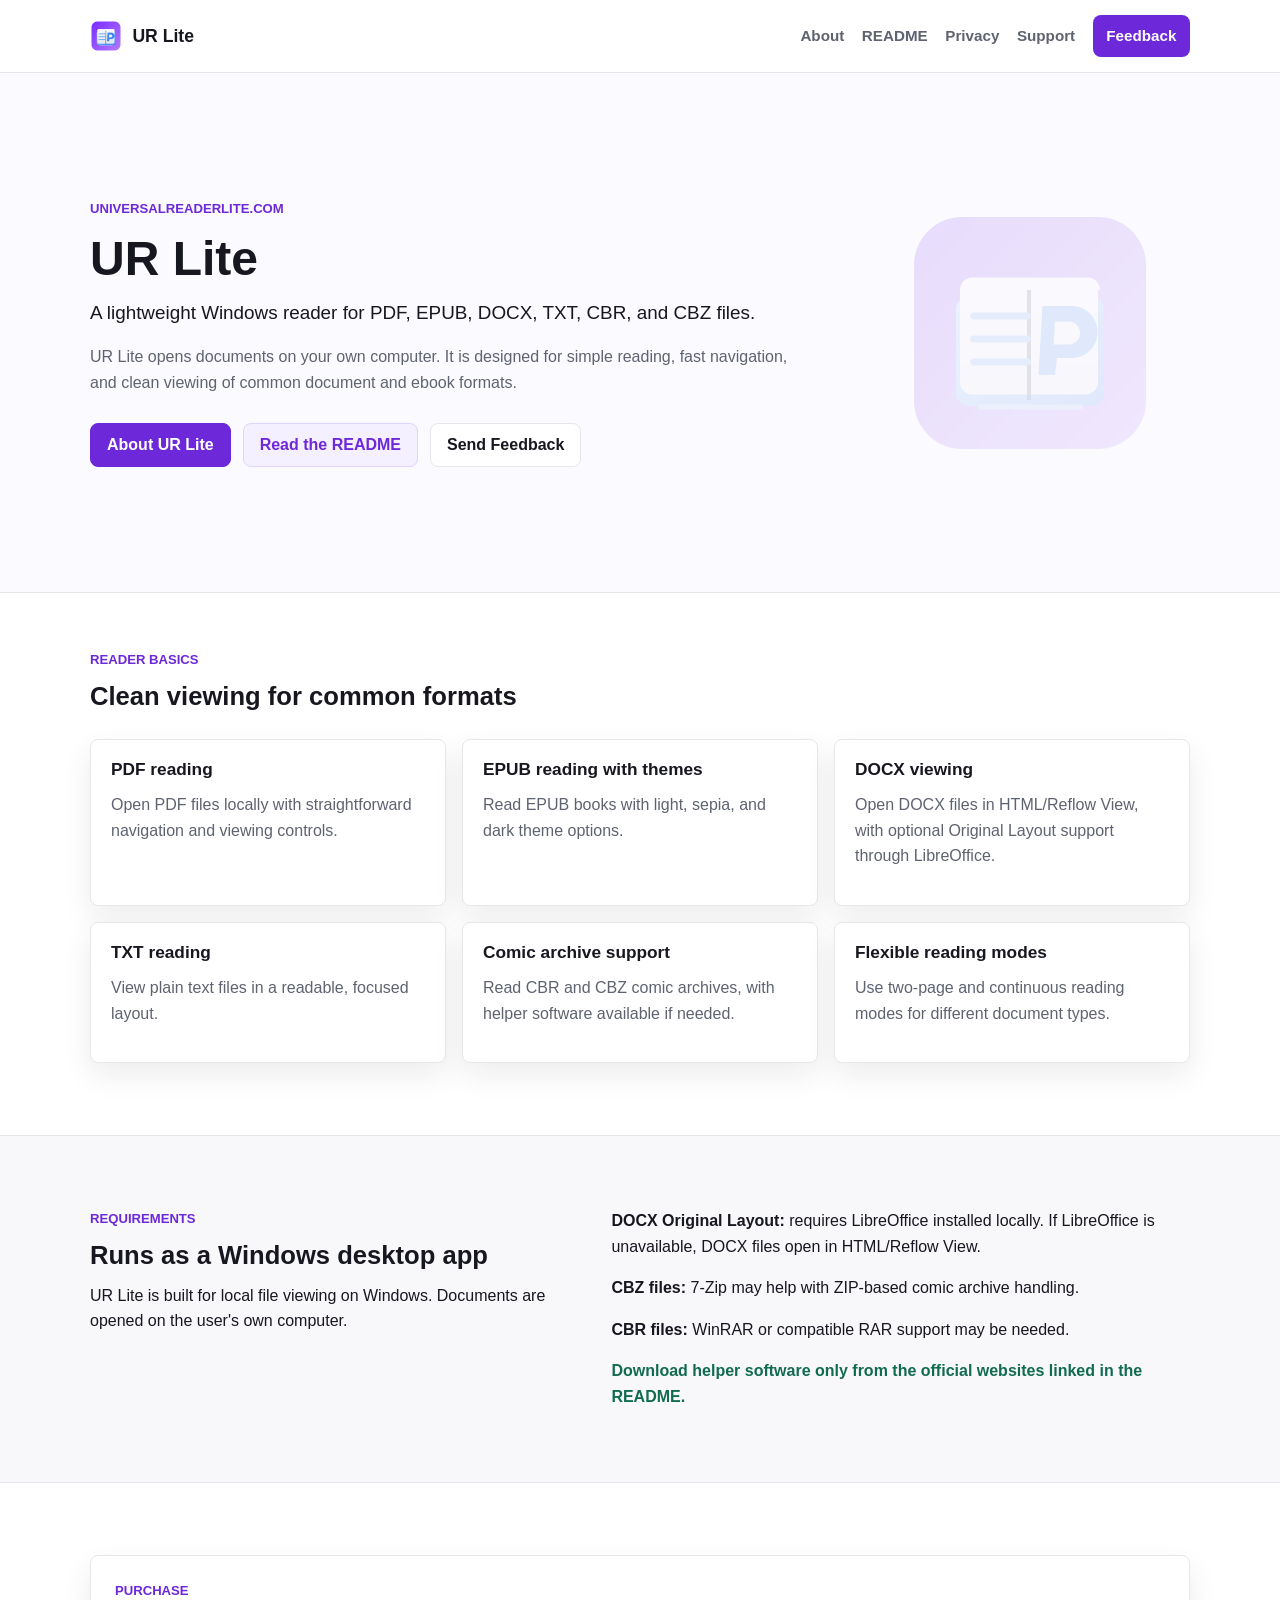
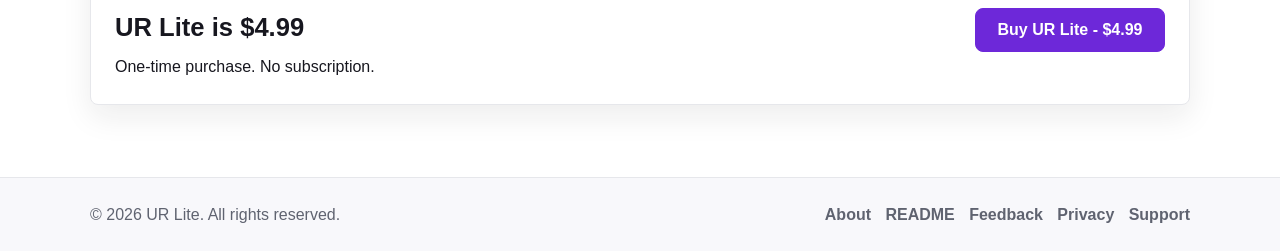
==== index.html @ b143a230 "Add files via upload" ====
<!doctype html>
<html lang="en">
<head>
  <meta charset="utf-8">
  <meta name="viewport" content="width=device-width, initial-scale=1">
  <title>UR Lite | Lightweight Windows Reader</title>
  <meta name="description" content="UR Lite is a lightweight Windows reader for PDF, EPUB, DOCX, TXT, CBR, and CBZ files.">
  <link rel="stylesheet" href="assets/css/style.css">
</head>
<body>
  <header class="site-header">
    <div class="container header-inner">
      <a class="brand" href="index.html" aria-label="UR Lite home">
        <img src="assets/icons/ur_lite_256.png" alt="" class="brand-mark" width="32" height="32">
        <span>UR Lite</span>
      </a>
      <button class="nav-toggle" type="button" aria-label="Open navigation" aria-expanded="false" aria-controls="site-nav">
        <span></span>
        <span></span>
        <span></span>
      </button>
      <nav id="site-nav" class="site-nav" aria-label="Main navigation">
        <a href="about.html">About</a>
        <a href="readme.html">README</a>
        <a href="privacy.html">Privacy</a>
        <a href="support.html">Support</a>
        <a class="nav-cta" href="feedback.html">Feedback</a>
      </nav>
    </div>
  </header>

  <main>
    <section class="hero">
      <div class="container hero-content">
        <img class="hero-watermark" src="assets/icons/ur_lite_512.png" alt="" width="256" height="256">
        <p class="eyebrow">universalreaderlite.com</p>
        <h1>UR Lite</h1>
        <p class="lead">A lightweight Windows reader for PDF, EPUB, DOCX, TXT, CBR, and CBZ files.</p>
        <p class="hero-copy">UR Lite opens documents on your own computer. It is designed for simple reading, fast navigation, and clean viewing of common document and ebook formats.</p>
        <div class="button-row">
          <a class="button button-primary" href="about.html">About UR Lite</a>
          <a class="button button-secondary" href="readme.html">Read the README</a>
          <a class="button button-ghost" href="feedback.html">Send Feedback</a>
        </div>
      </div>
    </section>

    <section class="section section-tight" aria-labelledby="features-title">
      <div class="container">
        <div class="section-heading">
          <p class="eyebrow">Reader basics</p>
          <h2 id="features-title">Clean viewing for common formats</h2>
        </div>
        <div class="card-grid">
          <article class="card">
            <h3>PDF reading</h3>
            <p>Open PDF files locally with straightforward navigation and viewing controls.</p>
          </article>
          <article class="card">
            <h3>EPUB reading with themes</h3>
            <p>Read EPUB books with light, sepia, and dark theme options.</p>
          </article>
          <article class="card">
            <h3>DOCX viewing</h3>
            <p>Open DOCX files in HTML/Reflow View, with optional Original Layout support through LibreOffice.</p>
          </article>
          <article class="card">
            <h3>TXT reading</h3>
            <p>View plain text files in a readable, focused layout.</p>
          </article>
          <article class="card">
            <h3>Comic archive support</h3>
            <p>Read CBR and CBZ comic archives, with helper software available if needed.</p>
          </article>
          <article class="card">
            <h3>Flexible reading modes</h3>
            <p>Use two-page and continuous reading modes for different document types.</p>
          </article>
        </div>
      </div>
    </section>

    <section class="section section-muted" aria-labelledby="requirements-title">
      <div class="container two-column">
        <div>
          <p class="eyebrow">Requirements</p>
          <h2 id="requirements-title">Runs as a Windows desktop app</h2>
          <p>UR Lite is built for local file viewing on Windows. Documents are opened on the user's own computer.</p>
        </div>
        <div class="plain-list">
          <p><strong>DOCX Original Layout:</strong> requires LibreOffice installed locally. If LibreOffice is unavailable, DOCX files open in HTML/Reflow View.</p>
          <p><strong>CBZ files:</strong> 7-Zip may help with ZIP-based comic archive handling.</p>
          <p><strong>CBR files:</strong> WinRAR or compatible RAR support may be needed.</p>
          <p class="note">Download helper software only from the official websites linked in the README.</p>
        </div>
      </div>
    </section>

    <section class="section" aria-labelledby="purchase-title">
      <div class="container purchase-panel">
        <div>
          <p class="eyebrow">Purchase</p>
          <h2 id="purchase-title">UR Lite is $4.99</h2>
          <p>One-time purchase. No subscription.</p>
        </div>
        <!-- Replace this href with Lemon Squeezy checkout link. -->
        <a class="button button-primary button-large" href="#">Buy UR Lite - $4.99</a>
      </div>
    </section>
  </main>

  <footer class="site-footer">
    <div class="container footer-inner">
      <p>&copy; 2026 UR Lite. All rights reserved.</p>
      <nav aria-label="Footer navigation">
        <a href="about.html">About</a>
        <a href="readme.html">README</a>
        <a href="feedback.html">Feedback</a>
        <a href="privacy.html">Privacy</a>
        <a href="support.html">Support</a>
      </nav>
    </div>
  </footer>

  <script src="assets/js/main.js"></script>
</body>
</html>
---- assets/css/style.css ----
:root {
  --accent: #6d28d9;
  --accent-dark: #5521a8;
  --accent-soft: #f4f0ff;
  --ink: #17171f;
  --muted: #5f6370;
  --line: #e6e7eb;
  --surface: #ffffff;
  --surface-muted: #f8f8fb;
  --success: #116b4f;
  --radius: 8px;
  --shadow: 0 12px 30px rgba(23, 23, 31, 0.08);
}

* {
  box-sizing: border-box;
}

html {
  scroll-behavior: smooth;
}

body {
  margin: 0;
  color: var(--ink);
  background: var(--surface);
  font-family: Arial, Helvetica, sans-serif;
  font-size: 16px;
  line-height: 1.6;
  letter-spacing: 0;
}

img {
  max-width: 100%;
  height: auto;
}

a {
  color: var(--accent);
  text-decoration: none;
}

a:hover,
a:focus {
  color: var(--accent-dark);
  text-decoration: underline;
}

h1,
h2,
h3 {
  margin: 0 0 0.75rem;
  line-height: 1.15;
  font-weight: 700;
  letter-spacing: 0;
}

h1 {
  font-size: clamp(2.05rem, 3.2vw, 2.75rem);
}

h2 {
  font-size: clamp(1.45rem, 2vw, 1.8rem);
}

h3 {
  font-size: 1.08rem;
}

p {
  margin: 0 0 1rem;
}

ul,
ol {
  margin: 0 0 1.25rem;
  padding-left: 1.25rem;
}

li + li {
  margin-top: 0.35rem;
}

.container {
  width: min(100% - 2rem, 1100px);
  margin: 0 auto;
}

.site-header {
  position: sticky;
  top: 0;
  z-index: 20;
  background: rgba(255, 255, 255, 0.96);
  border-bottom: 1px solid var(--line);
  backdrop-filter: blur(10px);
}

.header-inner {
  display: flex;
  align-items: center;
  justify-content: space-between;
  min-height: 72px;
  gap: 1rem;
}

.brand {
  display: inline-flex;
  align-items: center;
  gap: 0.65rem;
  color: var(--ink);
  font-weight: 700;
  font-size: 1.1rem;
}

.brand:hover,
.brand:focus {
  color: var(--ink);
  text-decoration: none;
}

.brand-mark {
  width: 32px;
  height: 32px;
  border-radius: 7px;
}

.site-nav {
  display: flex;
  align-items: center;
  gap: 1.1rem;
}

.site-nav a {
  color: var(--muted);
  font-weight: 600;
  font-size: 0.95rem;
}

.site-nav a:hover,
.site-nav a:focus,
.site-nav a[aria-current="page"] {
  color: var(--accent);
  text-decoration: none;
}

.site-nav .nav-cta {
  color: #ffffff;
  background: var(--accent);
  padding: 0.55rem 0.85rem;
  border-radius: var(--radius);
}

.site-nav .nav-cta:hover,
.site-nav .nav-cta:focus,
.site-nav .nav-cta[aria-current="page"] {
  color: #ffffff;
  background: var(--accent-dark);
}

.nav-toggle {
  display: none;
  width: 42px;
  height: 42px;
  align-items: center;
  justify-content: center;
  flex-direction: column;
  gap: 5px;
  background: var(--surface);
  border: 1px solid var(--line);
  border-radius: var(--radius);
  cursor: pointer;
}

.nav-toggle span {
  width: 18px;
  height: 2px;
  background: var(--ink);
  border-radius: 2px;
}

.hero {
  position: relative;
  overflow: hidden;
  min-height: 520px;
  display: flex;
  align-items: center;
  border-bottom: 1px solid var(--line);
  background: #fbfaff;
}

.hero-content {
  position: relative;
  padding: 6rem 0;
}

.hero-watermark {
  position: absolute;
  right: 2rem;
  top: 50%;
  width: 256px;
  height: 256px;
  transform: translateY(-50%);
  opacity: 0.14;
  filter: saturate(0.9);
  pointer-events: none;
}

.hero h1,
.hero .lead,
.hero-copy,
.button-row {
  position: relative;
  max-width: 720px;
}

.hero h1 {
  font-size: clamp(2.35rem, 4vw, 3rem);
}

.lead {
  color: var(--ink);
  font-size: 1.18rem;
}

.hero-copy {
  color: var(--muted);
  font-size: 1rem;
}

.eyebrow {
  margin-bottom: 0.75rem;
  color: var(--accent);
  font-weight: 700;
  font-size: 0.82rem;
  text-transform: uppercase;
}

.button-row {
  display: flex;
  flex-wrap: wrap;
  gap: 0.75rem;
  margin-top: 1.75rem;
}

.button {
  display: inline-flex;
  min-height: 44px;
  align-items: center;
  justify-content: center;
  border: 1px solid transparent;
  border-radius: var(--radius);
  padding: 0.72rem 1rem;
  font-weight: 700;
  line-height: 1.1;
  text-align: center;
  cursor: pointer;
  transition: background 0.18s ease, color 0.18s ease, border-color 0.18s ease, transform 0.18s ease;
}

.button:hover,
.button:focus {
  text-decoration: none;
  transform: translateY(-1px);
}

.button-primary {
  color: #ffffff;
  background: var(--accent);
  border-color: var(--accent);
}

.button-primary:hover,
.button-primary:focus {
  color: #ffffff;
  background: var(--accent-dark);
  border-color: var(--accent-dark);
}

.button-secondary {
  color: var(--accent);
  background: var(--accent-soft);
  border-color: #ded4ff;
}

.button-secondary:hover,
.button-secondary:focus {
  color: var(--accent-dark);
  background: #ebe3ff;
}

.button-ghost {
  color: var(--ink);
  background: var(--surface);
  border-color: var(--line);
}

.button-ghost:hover,
.button-ghost:focus {
  color: var(--accent);
  border-color: #cfc5f3;
}

.button-large {
  min-width: 190px;
}

.section {
  padding: 4.5rem 0;
}

.section-tight {
  padding-top: 3.5rem;
}

.section-muted {
  background: var(--surface-muted);
  border-top: 1px solid var(--line);
  border-bottom: 1px solid var(--line);
}

.section-heading {
  max-width: 680px;
  margin-bottom: 1.75rem;
}

.card-grid {
  display: grid;
  grid-template-columns: repeat(3, 1fr);
  gap: 1rem;
}

.card,
.info-panel,
.purchase-panel,
.feedback-form {
  border: 1px solid var(--line);
  border-radius: var(--radius);
  background: var(--surface);
  box-shadow: var(--shadow);
}

.card {
  padding: 1.25rem;
}

.card p {
  color: var(--muted);
}

.two-column {
  display: grid;
  grid-template-columns: 0.9fr 1.1fr;
  gap: 3rem;
  align-items: start;
}

.plain-list p:last-child {
  margin-bottom: 0;
}

.note {
  color: var(--success);
  font-weight: 700;
}

.purchase-panel {
  display: flex;
  align-items: center;
  justify-content: space-between;
  gap: 1.5rem;
  padding: 1.5rem;
}

.purchase-panel p:last-child {
  margin-bottom: 0;
}

.page-main {
  min-height: calc(100vh - 220px);
}

.content-narrow {
  max-width: 780px;
}

.content-narrow h1 {
  margin-bottom: 0.85rem;
}

.content-narrow h2,
.doc-content h2 {
  margin-top: 1.6rem;
}

.info-panel {
  padding: 1.5rem;
  margin: 2rem 0;
}

.section-nested {
  margin-top: 2.5rem;
}

.check-list {
  display: grid;
  grid-template-columns: repeat(3, minmax(0, 1fr));
  gap: 0.5rem;
  padding: 0;
  list-style: none;
}

.check-list li {
  margin: 0;
  padding: 0.6rem 0.7rem;
  background: var(--accent-soft);
  border-radius: var(--radius);
  font-weight: 700;
}

.check-list.compact {
  grid-template-columns: repeat(2, minmax(0, 1fr));
  max-width: 420px;
}

.statement-list {
  padding-left: 1.1rem;
}

.doc-layout {
  display: grid;
  grid-template-columns: 240px minmax(0, 1fr);
  gap: 3rem;
  align-items: start;
}

.toc {
  position: sticky;
  top: 96px;
  display: flex;
  flex-direction: column;
  gap: 0.45rem;
  padding: 1rem;
  border: 1px solid var(--line);
  border-radius: var(--radius);
  background: var(--surface);
}

.toc a {
  color: var(--muted);
  font-weight: 600;
  font-size: 0.88rem;
}

.toc a:hover,
.toc a:focus {
  color: var(--accent);
  text-decoration: none;
}

.doc-content {
  max-width: 760px;
  line-height: 1.55;
}

.doc-content section {
  padding-bottom: 1rem;
  border-bottom: 1px solid var(--line);
}

.doc-content section:last-child {
  border-bottom: 0;
}

.troubleshooting-list {
  margin: 0;
}

.troubleshooting-list dt {
  margin-top: 1rem;
  font-weight: 700;
}

.troubleshooting-list dd {
  margin: 0.25rem 0 0;
  color: var(--muted);
}

.feedback-form {
  display: grid;
  gap: 1.15rem;
  padding: 1.5rem;
  margin-top: 1.5rem;
}

.form-grid {
  display: grid;
  grid-template-columns: repeat(2, minmax(0, 1fr));
  gap: 1rem;
}

label,
fieldset {
  display: grid;
  gap: 0.45rem;
  margin: 0;
}

label span,
legend {
  color: var(--ink);
  font-weight: 700;
}

input,
select,
textarea {
  width: 100%;
  border: 1px solid #cfd2da;
  border-radius: var(--radius);
  padding: 0.75rem 0.8rem;
  color: var(--ink);
  background: var(--surface);
  font: inherit;
}

textarea {
  resize: vertical;
}

input:focus,
select:focus,
textarea:focus {
  outline: 3px solid #ded4ff;
  border-color: var(--accent);
}

.rating-fieldset {
  border: 1px solid var(--line);
  border-radius: var(--radius);
  padding: 1rem;
}

.rating-options {
  display: flex;
  flex-wrap: wrap;
  gap: 0.75rem;
}

.rating-options label {
  display: inline-flex;
  align-items: center;
  gap: 0.4rem;
  padding: 0.55rem 0.7rem;
  border: 1px solid var(--line);
  border-radius: var(--radius);
  background: var(--surface-muted);
  cursor: pointer;
}

.rating-options input {
  width: auto;
}

.rating-message {
  min-height: 1.5rem;
  margin: 0.4rem 0 0;
  color: var(--muted);
  font-weight: 700;
}

.site-footer {
  border-top: 1px solid var(--line);
  background: var(--surface-muted);
}

.footer-inner {
  display: flex;
  align-items: center;
  justify-content: space-between;
  gap: 1rem;
  padding: 1.5rem 0;
}

.footer-inner p {
  margin: 0;
  color: var(--muted);
}

.footer-inner nav {
  display: flex;
  flex-wrap: wrap;
  gap: 0.9rem;
}

.footer-inner a {
  color: var(--muted);
  font-weight: 600;
}

.footer-inner a:hover,
.footer-inner a:focus {
  color: var(--accent);
  text-decoration: none;
}

@media (max-width: 900px) {
  h1 {
    font-size: clamp(2rem, 5vw, 2.45rem);
  }

  h2 {
    font-size: clamp(1.4rem, 3.5vw, 1.65rem);
  }

  .hero {
    min-height: 460px;
  }

  .hero-content {
    padding: 5rem 0;
  }

  .hero-watermark {
    right: -2rem;
    opacity: 0.1;
  }

  .card-grid {
    grid-template-columns: repeat(2, 1fr);
  }

  .two-column,
  .doc-layout {
    grid-template-columns: 1fr;
    gap: 2rem;
  }

  .toc {
    position: static;
  }
}

@media (max-width: 760px) {
  .header-inner {
    min-height: 64px;
    align-items: flex-start;
    padding: 0.8rem 0;
  }

  .brand {
    min-height: 42px;
  }

  .nav-toggle {
    display: inline-flex;
  }

  .site-nav {
    position: absolute;
    left: 1rem;
    right: 1rem;
    top: 64px;
    display: none;
    flex-direction: column;
    align-items: stretch;
    gap: 0;
    padding: 0.5rem;
    border: 1px solid var(--line);
    border-radius: var(--radius);
    background: var(--surface);
    box-shadow: var(--shadow);
  }

  .site-nav.is-open {
    display: flex;
  }

  .site-nav a {
    padding: 0.75rem;
  }

  .site-nav .nav-cta {
    margin-top: 0.25rem;
    text-align: center;
  }

  .hero {
    min-height: 420px;
  }

  .hero-content {
    padding: 4rem 0;
  }

  .lead {
    font-size: 1.08rem;
  }

  .card-grid,
  .form-grid,
  .check-list,
  .check-list.compact {
    grid-template-columns: 1fr;
  }

  .purchase-panel,
  .footer-inner {
    align-items: flex-start;
    flex-direction: column;
  }

  .button-row,
  .button,
  .purchase-panel .button {
    width: 100%;
  }
}

@media (max-width: 520px) {
  .container {
    width: min(100% - 1.25rem, 1100px);
  }

  h1 {
    font-size: 1.95rem;
  }

  .hero h1 {
    font-size: 2.15rem;
  }

  h2 {
    font-size: 1.35rem;
  }

  .section {
    padding: 3rem 0;
  }

  .hero-watermark {
    width: 190px;
    height: 190px;
    right: -3rem;
  }

  .rating-options {
    flex-direction: column;
  }
}
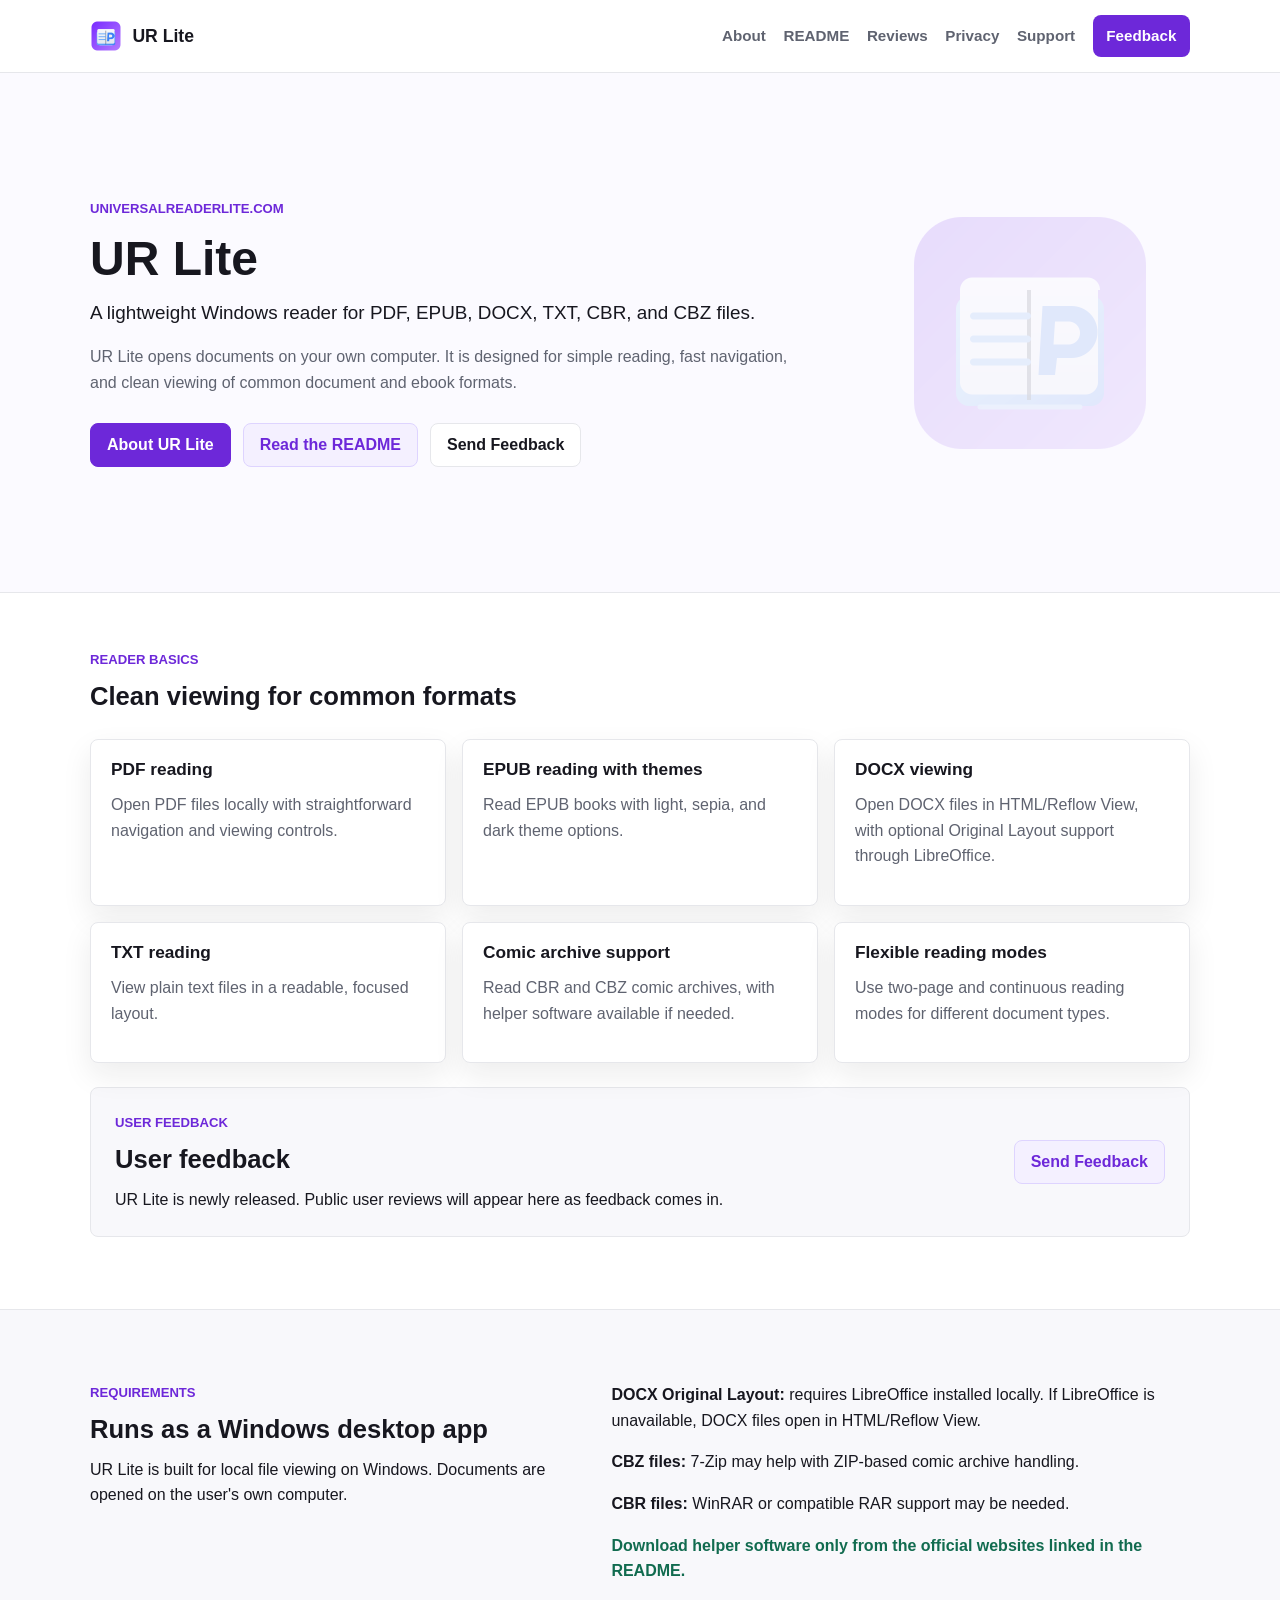
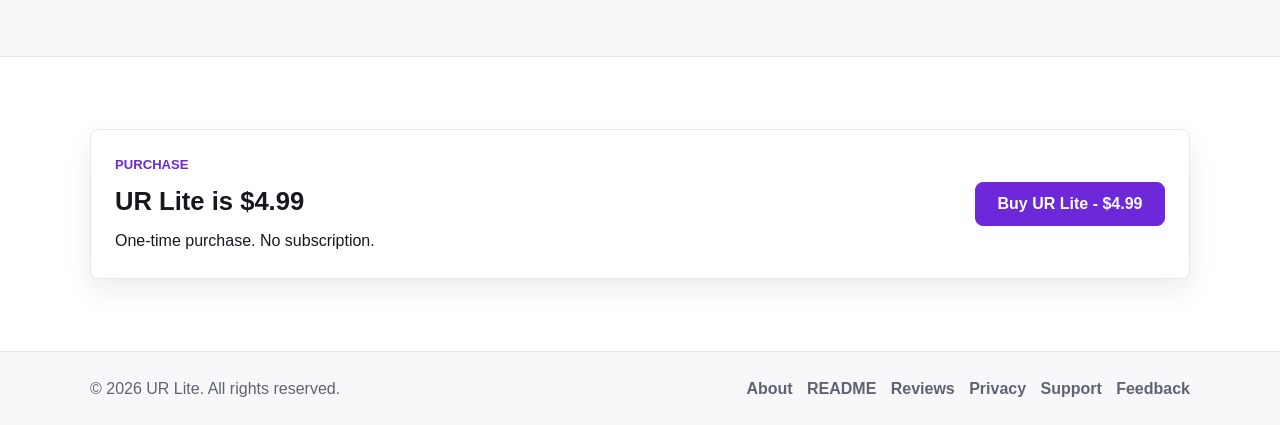
==== commit 0a475c91: "Add files via upload" ====
--- a/index.html
+++ b/index.html
@@ -22,6 +22,7 @@
       <nav id="site-nav" class="site-nav" aria-label="Main navigation">
         <a href="about.html">About</a>
         <a href="readme.html">README</a>
+        <a href="reviews.html">Reviews</a>
         <a href="privacy.html">Privacy</a>
         <a href="support.html">Support</a>
         <a class="nav-cta" href="feedback.html">Feedback</a>
@@ -77,6 +78,14 @@
             <p>Use two-page and continuous reading modes for different document types.</p>
           </article>
         </div>
+        <section class="feedback-panel" aria-labelledby="user-feedback-title">
+          <div>
+            <p class="eyebrow">User feedback</p>
+            <h2 id="user-feedback-title">User feedback</h2>
+            <p>UR Lite is newly released. Public user reviews will appear here as feedback comes in.</p>
+          </div>
+          <a class="button button-secondary" href="feedback.html">Send Feedback</a>
+        </section>
       </div>
     </section>
 
@@ -115,9 +124,10 @@
       <nav aria-label="Footer navigation">
         <a href="about.html">About</a>
         <a href="readme.html">README</a>
-        <a href="feedback.html">Feedback</a>
+        <a href="reviews.html">Reviews</a>
         <a href="privacy.html">Privacy</a>
         <a href="support.html">Support</a>
+        <a href="feedback.html">Feedback</a>
       </nav>
     </div>
   </footer>
--- a/assets/css/style.css
+++ b/assets/css/style.css
@@ -358,6 +358,22 @@
   margin-bottom: 0;
 }
 
+.feedback-panel {
+  display: flex;
+  align-items: center;
+  justify-content: space-between;
+  gap: 1.5rem;
+  margin-top: 1.5rem;
+  padding: 1.5rem;
+  border: 1px solid var(--line);
+  border-radius: var(--radius);
+  background: var(--surface-muted);
+}
+
+.feedback-panel p:last-child {
+  margin-bottom: 0;
+}
+
 .note {
   color: var(--success);
   font-weight: 700;
@@ -534,7 +550,8 @@
   border-color: var(--accent);
 }
 
-.rating-fieldset {
+.rating-fieldset,
+.permission-fieldset {
   border: 1px solid var(--line);
   border-radius: var(--radius);
   padding: 1rem;
@@ -559,6 +576,33 @@
 
 .rating-options input {
   width: auto;
+}
+
+.checkbox-options {
+  display: grid;
+  gap: 0.65rem;
+}
+
+.checkbox-options label {
+  display: flex;
+  align-items: flex-start;
+  gap: 0.55rem;
+  padding: 0.65rem 0.75rem;
+  border: 1px solid var(--line);
+  border-radius: var(--radius);
+  background: var(--surface-muted);
+}
+
+.checkbox-options input {
+  width: auto;
+  margin-top: 0.25rem;
+  flex: 0 0 auto;
+}
+
+.form-note {
+  margin: 0.2rem 0 0;
+  color: var(--muted);
+  font-weight: 700;
 }
 
 .rating-message {
@@ -703,6 +747,7 @@
     grid-template-columns: 1fr;
   }
 
+  .feedback-panel,
   .purchase-panel,
   .footer-inner {
     align-items: flex-start;
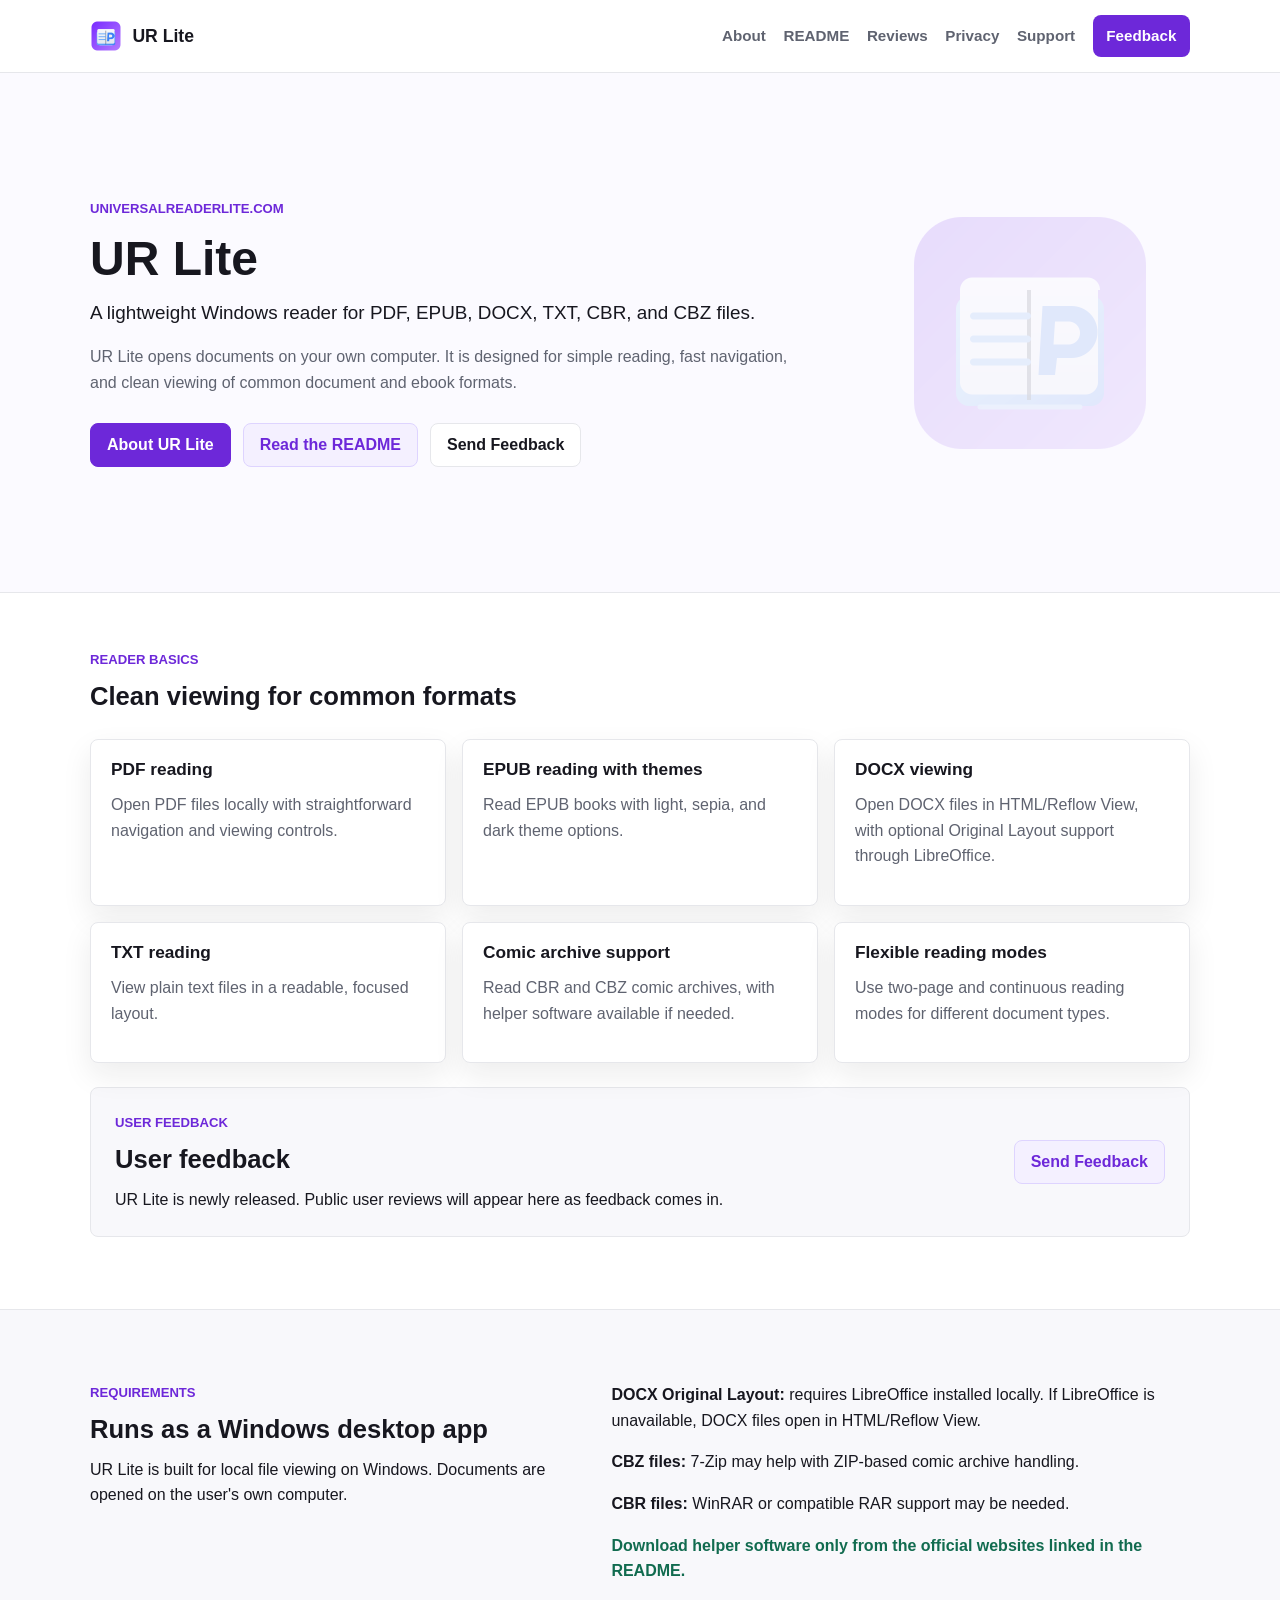
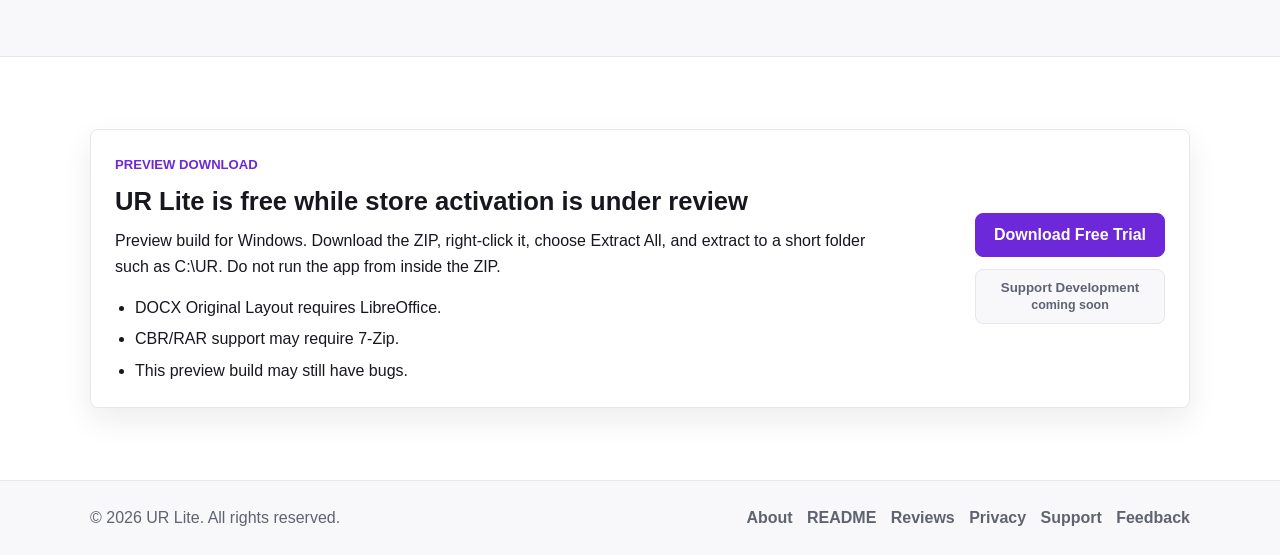
==== commit b776e1fa: "Update website download panel for v0.2 preview" ====
--- a/index.html
+++ b/index.html
@@ -107,13 +107,23 @@
 
     <section class="section" aria-labelledby="purchase-title">
       <div class="container purchase-panel">
-        <div>
-          <p class="eyebrow">Purchase</p>
-          <h2 id="purchase-title">UR Lite is $4.99</h2>
-          <p>One-time purchase. No subscription.</p>
+        <div class="purchase-copy">
+          <p class="eyebrow">Preview Download</p>
+          <h2 id="purchase-title">UR Lite is free while store activation is under review</h2>
+          <p>Preview build for Windows. Download the ZIP, right-click it, choose Extract All, and extract to a short folder such as C:\UR. Do not run the app from inside the ZIP.</p>
+          <ul class="preview-notes">
+            <li>DOCX Original Layout requires LibreOffice.</li>
+            <li>CBR/RAR support may require 7-Zip.</li>
+            <li>This preview build may still have bugs.</li>
+          </ul>
         </div>
-        <!-- Replace this href with Lemon Squeezy checkout link. -->
-        <a class="button button-primary button-large" href="#">Buy UR Lite - $4.99</a>
+        <div class="purchase-actions">
+          <a class="button button-primary button-large" href="https://github.com/URLite198911/ur-lite-website/releases/download/v0.2-Preview/UR_Lite_v0.2_Preview_Windows.zip">Download Free Trial</a>
+          <button class="button button-secondary button-large button-stacked button-disabled" type="button" disabled>
+            <span>Support Development</span>
+            <span class="button-subtext">coming soon</span>
+          </button>
+        </div>
       </div>
     </section>
   </main>
--- a/assets/css/style.css
+++ b/assets/css/style.css
@@ -304,6 +304,34 @@
   min-width: 190px;
 }
 
+.button-stacked {
+  flex-direction: column;
+  gap: 0.2rem;
+}
+
+.button-subtext {
+  font-size: 0.78rem;
+  line-height: 1;
+}
+
+.button-disabled,
+.button:disabled {
+  color: var(--muted);
+  background: var(--surface-muted);
+  border-color: var(--line);
+  cursor: not-allowed;
+}
+
+.button-disabled:hover,
+.button-disabled:focus,
+.button:disabled:hover,
+.button:disabled:focus {
+  color: var(--muted);
+  background: var(--surface-muted);
+  border-color: var(--line);
+  transform: none;
+}
+
 .section {
   padding: 4.5rem 0;
 }
@@ -385,6 +413,21 @@
   justify-content: space-between;
   gap: 1.5rem;
   padding: 1.5rem;
+}
+
+.purchase-copy {
+  max-width: 760px;
+}
+
+.preview-notes {
+  margin-bottom: 0;
+}
+
+.purchase-actions {
+  display: flex;
+  flex-direction: column;
+  gap: 0.75rem;
+  flex: 0 0 auto;
 }
 
 .purchase-panel p:last-child {
@@ -756,6 +799,7 @@
 
   .button-row,
   .button,
+  .purchase-actions,
   .purchase-panel .button {
     width: 100%;
   }
